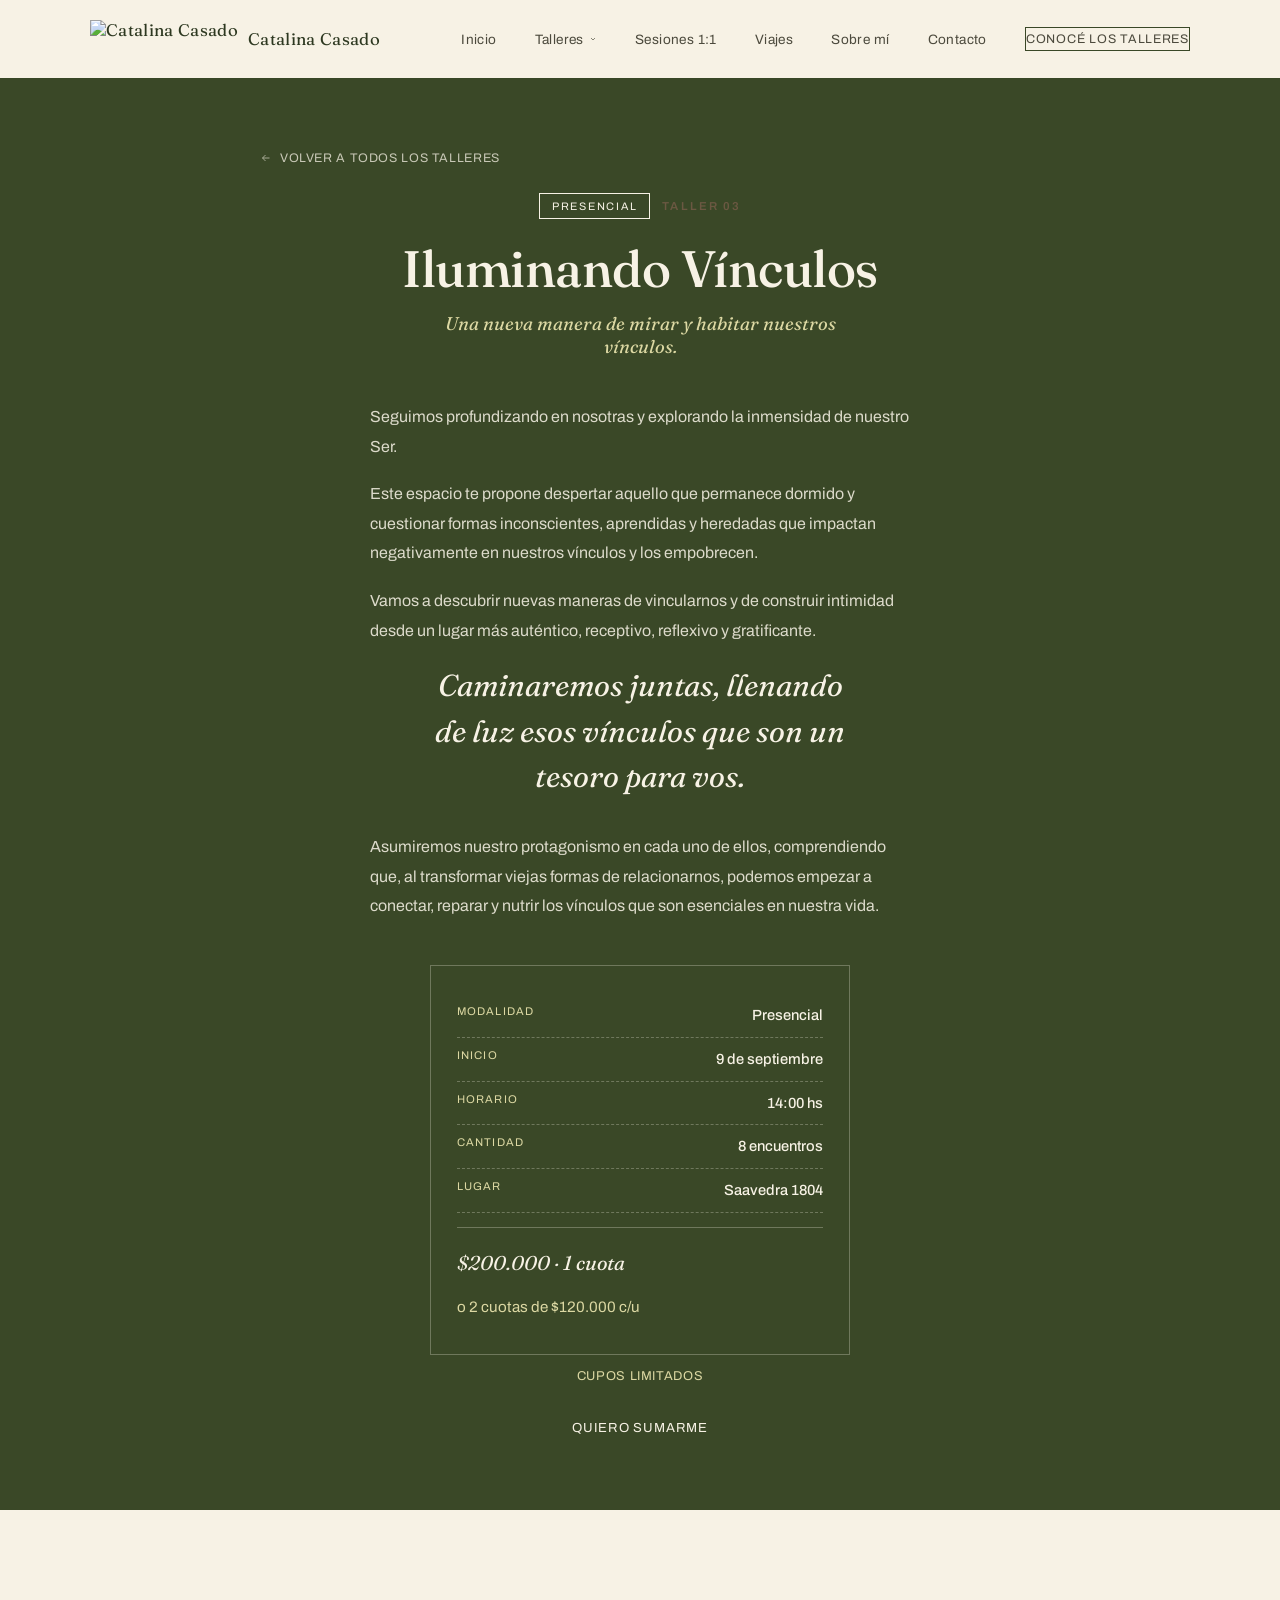
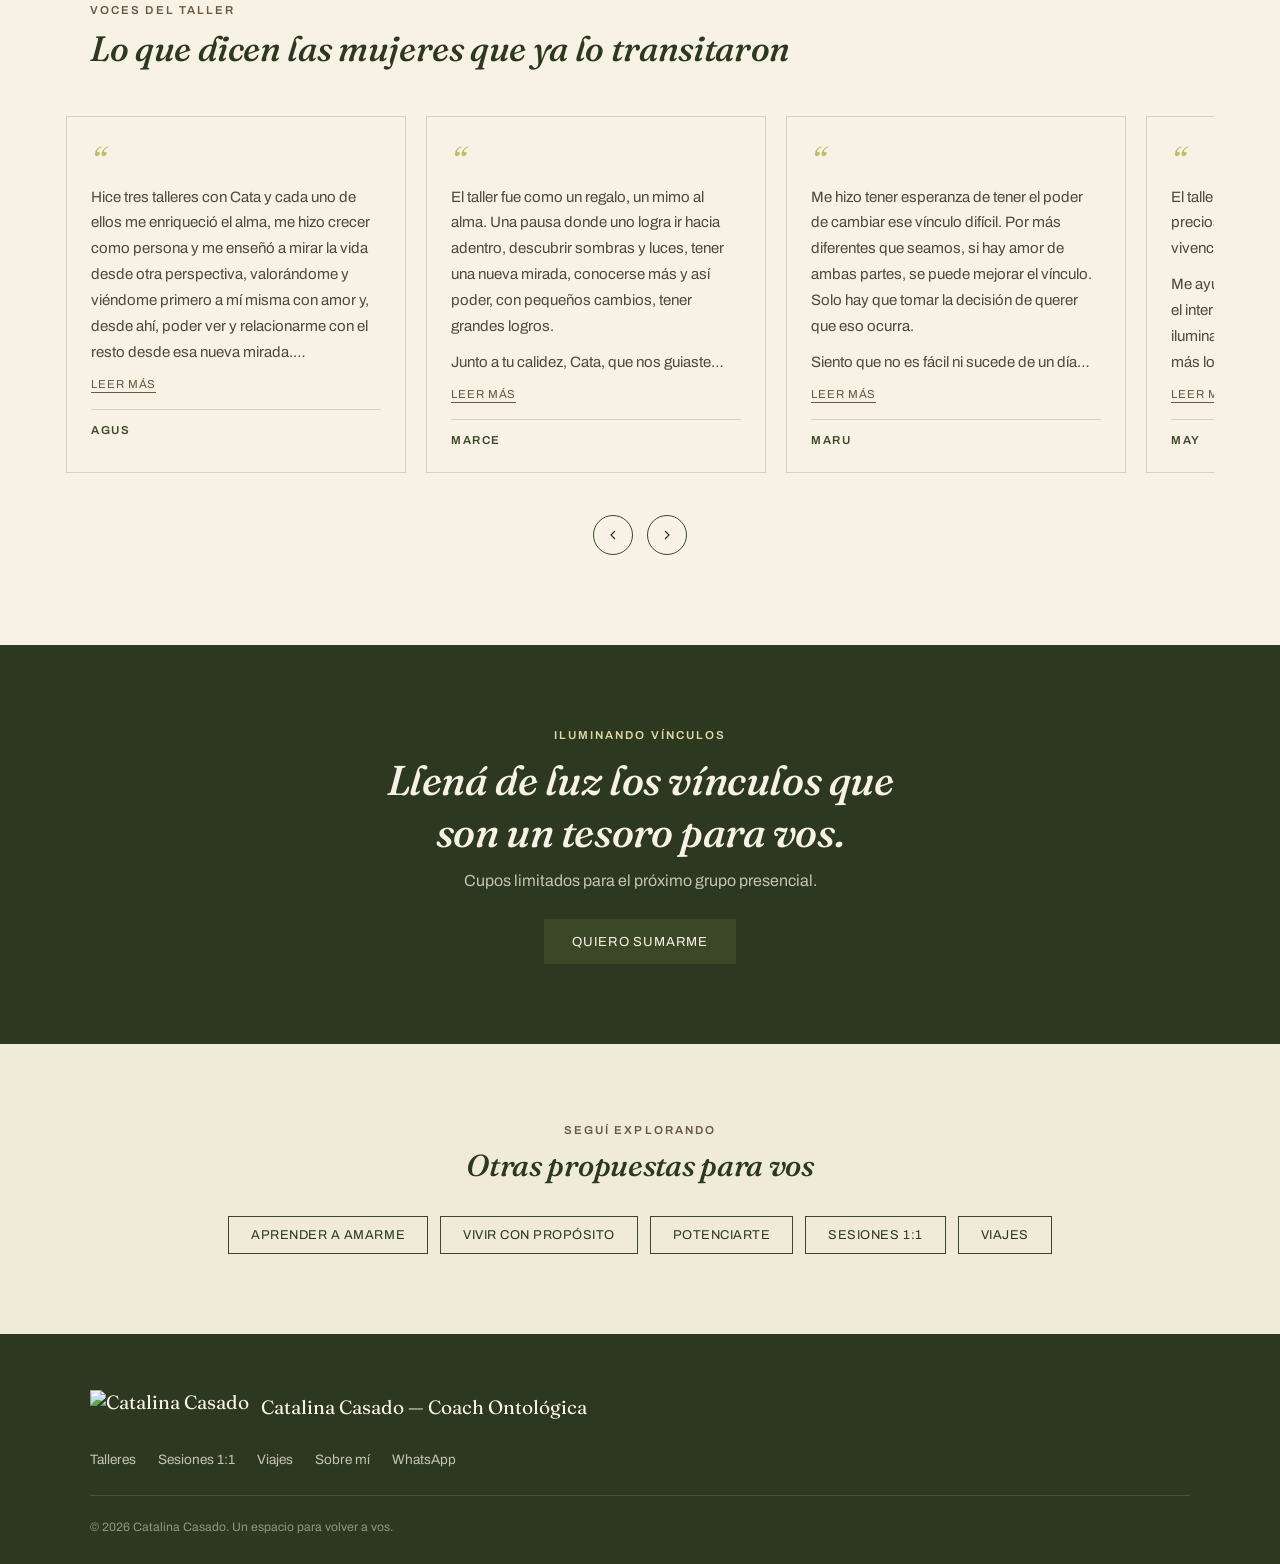
==== iluminando-vinculos.html @ c2f6a6dc "Add files via upload" ====
<!DOCTYPE html>
<html lang="es">
<head>
<meta charset="UTF-8">
<meta name="viewport" content="width=device-width, initial-scale=1.0">
<title>Iluminando Vínculos — Taller Presencial | Catalina Casado</title>
<meta name="description" content="Taller presencial para transformar la manera de mirar y habitar tus vínculos. 8 encuentros en Saavedra 1804.">
<link rel="preconnect" href="https://fonts.googleapis.com">
<link rel="preconnect" href="https://fonts.gstatic.com" crossorigin>
<link href="https://fonts.googleapis.com/css2?family=Fraunces:ital,opsz,wght@0,9..144,300;0,9..144,400;0,9..144,500;0,9..144,600;1,9..144,400;1,9..144,500&family=Archivo:wght@400;500;600&display=swap" rel="stylesheet">
<link rel="stylesheet" href="styles.css">
</head>
<body>

<!-- ================= HEADER ================= -->
<header id="site-header">
  <div class="wrap">
    <a href="index.html" class="brand">
      <img src="images/logo-dark.png" alt="Catalina Casado">
      Catalina&nbsp;Casado
    </a>
    <nav class="desktop-nav">
      <a href="index.html">Inicio</a>
      <div class="has-dropdown">
        <a href="index.html#elegir">Talleres
          <svg class="caret" viewBox="0 0 24 24" fill="none" stroke="currentColor" stroke-width="2"><path d="M6 9l6 6 6-6"/></svg>
        </a>
        <div class="dropdown-panel">
          <a href="aprender-a-amarme.html">Aprender a AmarMe</a>
          <a href="vivir-con-proposito.html">Vivir con Propósito</a>
          <a href="iluminando-vinculos.html">Iluminando Vínculos</a>
          <a href="potenciarte.html">Potenciarte</a>
        </div>
      </div>
      <a href="sesiones-1-a-1.html">Sesiones 1:1</a>
      <a href="viajes.html">Viajes</a>
      <a href="index.html#sobre-mi">Sobre mí</a>
      <a href="#contacto">Contacto</a>
      <a href="https://wa.link/ipgfh4" target="_blank" rel="noopener" class="cta-ghost">Conocé los talleres</a>
    </nav>
    <button class="burger" id="burger" aria-label="Abrir menú">
      <span></span><span></span><span></span>
    </button>
  </div>
</header>

<div class="mobile-menu" id="mobile-menu">
  <a href="index.html" class="menu-link">Inicio</a>

  <span class="menu-label">Talleres</span>
  <div class="menu-sub">
    <a href="aprender-a-amarme.html">Aprender a AmarMe</a>
    <a href="vivir-con-proposito.html">Vivir con Propósito</a>
    <a href="iluminando-vinculos.html">Iluminando Vínculos</a>
    <a href="potenciarte.html">Potenciarte</a>
  </div>

  <a href="sesiones-1-a-1.html" class="menu-link">Sesiones 1:1</a>
  <a href="viajes.html" class="menu-link">Viajes</a>
  <a href="index.html#sobre-mi" class="menu-link">Sobre mí</a>
  <a href="#contacto" class="menu-link">Contacto</a>
  <a href="https://wa.link/ipgfh4" target="_blank" rel="noopener" class="cta-ghost">Conocé los talleres</a>
</div>

<div id="top"></div>

<!-- ================= HERO DEL TALLER ================= -->
<section class="page-hero taller olive">
  <div class="wrap" style="max-width:840px;">
    <a href="index.html#elegir" class="back-link"><svg viewBox="0 0 24 24" fill="none" stroke="currentColor" stroke-width="1.5"><path d="M5 12h14M13 6l6 6-6 6"/></svg> Volver a todos los talleres</a>
    <div class="taller-head reveal" style="text-align:center;">
      <div class="tag-row" style="justify-content:center;">
        <span class="badge">Presencial</span>
        <span class="eyebrow">Taller 03</span>
      </div>
      <h1 class="serif" style="font-size:clamp(2.2rem,6.5vw,3.2rem);font-weight:500;color:var(--cream);">Iluminando Vínculos</h1>
      <p class="subline" style="margin:12px auto 0;">Una nueva manera de mirar y habitar nuestros vínculos.</p>
    </div>

    <div class="reveal">
      <div class="taller-text" style="max-width:60ch;margin:44px auto 0;">
        <p>Seguimos profundizando en nosotras y explorando la inmensidad de nuestro Ser.</p>
        <p>Este espacio te propone despertar aquello que permanece dormido y cuestionar formas inconscientes, aprendidas y heredadas que impactan negativamente en nuestros vínculos y los empobrecen.</p>
        <p>Vamos a descubrir nuevas maneras de vincularnos y de construir intimidad desde un lugar más auténtico, receptivo, reflexivo y gratificante.</p>
      </div>
      <p class="pull" style="color:var(--cream);">Caminaremos juntas, llenando de luz esos vínculos que son un tesoro para vos.</p>
      <div class="taller-text" style="max-width:60ch;margin:32px auto 0;">
        <p>Asumiremos nuestro protagonismo en cada uno de ellos, comprendiendo que, al transformar viejas formas de relacionarnos, podemos empezar a conectar, reparar y nutrir los vínculos que son esenciales en nuestra vida.</p>
      </div>
    </div>

    <div class="reveal" style="max-width:420px;margin:44px auto 0;">
      <div class="details-card">
        <div class="drow"><span class="dlabel">Modalidad</span><span class="dval">Presencial</span></div>
        <div class="drow"><span class="dlabel">Inicio</span><span class="dval">9 de septiembre</span></div>
        <div class="drow"><span class="dlabel">Horario</span><span class="dval">14:00 hs</span></div>
        <div class="drow"><span class="dlabel">Cantidad</span><span class="dval">8 encuentros</span></div>
        <div class="drow"><span class="dlabel">Lugar</span><span class="dval">Saavedra 1804</span></div>
        <div class="price-line">$200.000 · 1 cuota<br><span style="font-size:.95rem;font-style:normal;font-family:'Archivo',sans-serif;color:var(--mustard-soft);">o 2 cuotas de $120.000 c/u</span></div>
      </div>
      <p style="margin-top:14px;font-size:.8rem;letter-spacing:.05em;text-transform:uppercase;color:var(--mustard-soft);text-align:center;">Cupos limitados</p>
      <div style="text-align:center;">
        <a href="https://wa.link/ipgfh4" target="_blank" rel="noopener" class="btn-primary" style="margin-top:22px;">
          Quiero sumarme
        </a>
      </div>
    </div>
  </div>
</section>

<!-- ================= TESTIMONIOS ================= -->
<section class="testimonials on-cream">
  <div class="wrap">
    <div class="testimonials-head reveal">
      <span class="eyebrow">Voces del taller</span>
      <h2>Lo que dicen las mujeres que ya lo transitaron</h2>
    </div>
    <div class="carousel-wrap reveal">
      <div class="carousel">
      <div class="t-card">
        <span class="t-mark">&ldquo;</span>
        <div class="t-quote"><p>Hice tres talleres con Cata y cada uno de ellos me enriqueció el alma, me hizo crecer como persona y me enseñó a mirar la vida desde otra perspectiva, valorándome y viéndome primero a mí misma con amor y, desde ahí, poder ver y relacionarme con el resto desde esa nueva mirada.</p><p style='margin-top:10px;'>Es un camino espectacular que les recomiendo desde el corazón. Iluminando Vínculos fue uno de mis preferidos. Me ayudó a cambiar mi relación con muchos de mis seres más queridos.</p><p style='margin-top:10px;'>¡Gracias infinitas siempre, Cata, por todo lo que nos enseñás!</p></div>
        <button class="t-more" hidden>Leer más</button>
        <div class="t-name">AGUS</div>
      </div>
      <div class="t-card">
        <span class="t-mark">&ldquo;</span>
        <div class="t-quote"><p>El taller fue como un regalo, un mimo al alma. Una pausa donde uno logra ir hacia adentro, descubrir sombras y luces, tener una nueva mirada, conocerse más y así poder, con pequeños cambios, tener grandes logros.</p><p style='margin-top:10px;'>Junto a tu calidez, Cata, que nos guiaste para sacar lo mejor de cada una, y a un grupo hermoso con el que compartimos vivencias, pude cambiar y mejorar un montón de cosas.</p><p style='margin-top:10px;'>Feliz y agradecida de haber transitado este camino.</p></div>
        <button class="t-more" hidden>Leer más</button>
        <div class="t-name">MARCE</div>
      </div>
      <div class="t-card">
        <span class="t-mark">&ldquo;</span>
        <div class="t-quote"><p>Me hizo tener esperanza de tener el poder de cambiar ese vínculo difícil. Por más diferentes que seamos, si hay amor de ambas partes, se puede mejorar el vínculo. Solo hay que tomar la decisión de querer que eso ocurra.</p><p style='margin-top:10px;'>Siento que no es fácil ni sucede de un día para el otro, pero paso a paso y por repetición voy siendo más consciente. Me voy a equivocar varias veces también, pero si mi intención sigue siendo la misma, lo voy a lograr.</p><p style='margin-top:10px;'>Mil gracias, Cata, por todo lo que nos diste en ese taller.</p></div>
        <button class="t-more" hidden>Leer más</button>
        <div class="t-name">MARU</div>
      </div>
      <div class="t-card">
        <span class="t-mark">&ldquo;</span>
        <div class="t-quote"><p>El taller Iluminando Vínculos fue para mí un precioso espacio donde compartí vivencias, sentimientos y emociones.</p><p style='margin-top:10px;'>Me ayudó a descubrir esa luz, esa llama en el interior de mi ser, y con qué fuerza puede iluminar a los que me rodean y a los que más lo necesitan.</p><p style='margin-top:10px;'>También reviví situaciones pasadas, en donde pude ver con claridad esas trabas, producto de la repetición de patrones que me alejaban de mis vínculos.</p><p style='margin-top:10px;'>Aprendí a buscar nuevas estrategias, formas e instrumentos que me ayuden a relacionarme de una manera diferente con mi vínculo. Y allí estamos, tratando de ponerlos en práctica, con la mayor luz posible, en este camino de cambio constante.</p></div>
        <button class="t-more" hidden>Leer más</button>
        <div class="t-name">MAY</div>
      </div>
      </div>
      <div class="car-controls">
        <button class="car-btn prev" aria-label="Testimonios anteriores"><svg viewBox="0 0 24 24" fill="none" stroke="currentColor" stroke-width="1.8"><path d="M15 18l-6-6 6-6"/></svg></button>
        <button class="car-btn next" aria-label="Testimonios siguientes"><svg viewBox="0 0 24 24" fill="none" stroke="currentColor" stroke-width="1.8"><path d="M9 18l6-6-6-6"/></svg></button>
      </div>
    </div>
  </div>
</section>

<!-- ================= CTA FINAL ================= -->
<section class="page-cta-band">
  <div class="wrap">
    <span class="eyebrow">Iluminando Vínculos</span>
    <h2>Llená de luz los vínculos que son un tesoro para vos.</h2>
    <p>Cupos limitados para el próximo grupo presencial.</p>
    <a href="https://wa.link/ipgfh4" target="_blank" rel="noopener" class="btn-primary">Quiero sumarme</a>
  </div>
</section>

<!-- ================= OTRAS PROPUESTAS ================= -->
<section class="more-props">
  <div class="wrap">
    <span class="eyebrow">Seguí explorando</span>
    <h3>Otras propuestas para vos</h3>
    <div class="prop-links">
      <a class="prop-pill" href="aprender-a-amarme.html">Aprender a AmarMe</a>
      <a class="prop-pill" href="vivir-con-proposito.html">Vivir con Propósito</a>
      <a class="prop-pill" href="potenciarte.html">Potenciarte</a>
      <a class="prop-pill" href="sesiones-1-a-1.html">Sesiones 1:1</a>
      <a class="prop-pill" href="viajes.html">Viajes</a>
    </div>
  </div>
</section>

<!-- ================= FOOTER ================= -->
<footer id="contacto">
  <div class="wrap">
    <div class="fbrand">
      <img src="images/logo-white.png" alt="Catalina Casado">
      Catalina Casado — Coach Ontológica
    </div>
    <nav>
      <a href="index.html#elegir">Talleres</a>
      <a href="sesiones-1-a-1.html">Sesiones 1:1</a>
      <a href="viajes.html">Viajes</a>
      <a href="index.html#sobre-mi">Sobre mí</a>
      <a href="https://wa.link/ipgfh4" target="_blank" rel="noopener">WhatsApp</a>
    </nav>
    <div class="bottom">
      <span>© 2026 Catalina Casado. Un espacio para volver a vos.</span>
    </div>
  </div>
</footer>

<!-- ================= WHATSAPP FLOAT ================= -->
<a href="https://wa.link/ipgfh4" target="_blank" rel="noopener" class="wa-float" aria-label="Escribinos por WhatsApp">
  <svg viewBox="0 0 24 24" fill="currentColor"><path d="M12.04 2C6.58 2 2.13 6.45 2.13 11.91c0 1.75.46 3.45 1.32 4.95L2.05 22l5.25-1.38a9.9 9.9 0 0 0 4.74 1.2h.01c5.46 0 9.9-4.45 9.9-9.91 0-2.65-1.03-5.14-2.9-7.01A9.87 9.87 0 0 0 12.04 2zm5.8 14.1c-.24.68-1.4 1.3-1.93 1.36-.5.06-1.1.09-1.78-.11a16.3 16.3 0 0 1-1.6-.6c-2.8-1.2-4.63-4.04-4.77-4.23-.14-.19-1.14-1.52-1.14-2.9 0-1.38.72-2.06.98-2.34.26-.28.56-.35.75-.35.19 0 .38 0 .54.01.18.01.42-.07.65.5.24.58.8 2 .87 2.14.07.14.12.31.02.5-.1.19-.15.31-.3.48-.15.17-.3.37-.44.5-.14.14-.3.29-.13.57.17.28.75 1.24 1.62 2.01 1.11.99 2.05 1.3 2.33 1.44.28.14.45.12.61-.07.17-.19.7-.82.89-1.1.19-.28.38-.23.63-.14.26.1 1.65.78 1.93.92.28.14.47.21.54.33.07.12.07.68-.17 1.36z"/></svg>
</a>

<script src="script.js"></script>
</body>
</html>
---- styles.css ----
:root{
    --olive-dark:#3a4827;
    --olive-darker:#2d3820;
    --mustard:#c2bc67;
    --mustard-soft:#dcd8a3;
    --cream:#f7f2e5;
    --cream-2:#f0ead9;
    --earth:#6b5842;
    --earth-2:#8a6f52;
    --ink:#2c2a22;
    --ink-soft:#4c4a3d;
    --line: rgba(58,72,39,0.18);
    --line-cream: rgba(247,242,229,0.28);
    --radius: 2px;
  }

  *{margin:0;padding:0;box-sizing:border-box;}
  html{scroll-behavior:smooth;}
  body{
    background:var(--cream);
    color:var(--ink);
    font-family:'Archivo', sans-serif;
    -webkit-font-smoothing:antialiased;
    overflow-x:hidden;
  }
  section{ scroll-margin-top: 84px; }

  h1,h2,h3,h4,.serif{
    font-family:'Fraunces', serif;
    font-weight:500;
    letter-spacing:-0.01em;
    color:var(--olive-darker);
  }

  img{max-width:100%;display:block;}
  a{color:inherit;text-decoration:none;}

  .eyebrow{
    font-family:'Archivo',sans-serif;
    font-size:.72rem;
    letter-spacing:.18em;
    text-transform:uppercase;
    color:var(--earth);
    font-weight:600;
  }

  .wrap{
    max-width:1180px;
    margin:0 auto;
    padding:0 24px;
  }

  /* ---------- reveal on scroll ---------- */
  .reveal{
    opacity:0;
    transform:translateY(22px);
    transition:opacity .9s cubic-bezier(.2,.7,.2,1), transform .9s cubic-bezier(.2,.7,.2,1);
  }
  .reveal.is-visible{opacity:1;transform:translateY(0);}
  @media (prefers-reduced-motion: reduce){
    .reveal{opacity:1;transform:none;transition:none;}
    html{scroll-behavior:auto;}
  }

  /* ---------- flourish signature ---------- */
  .flourish{
    width:26px;height:26px;
    display:inline-block;
    opacity:.85;
  }
  .flourish path{ fill:currentColor; }
  .divider{
    display:flex;
    align-items:center;
    gap:14px;
    color:var(--earth);
    margin:0 auto;
  }
  .divider .rule{
    flex:1;
    height:1px;
    background:var(--line);
    max-width:64px;
  }

  /* ================= HEADER ================= */
  header{
    position:fixed;top:0;left:0;right:0;
    z-index:100;
    background:var(--cream);
    box-shadow:0 1px 0 var(--line);
    transition:box-shadow .4s ease, padding .4s ease;
    padding:20px 0;
  }
  header.scrolled{
    box-shadow:0 1px 0 var(--line), 0 4px 16px rgba(45,56,32,0.06);
    padding:14px 0;
  }
  header .wrap{
    display:flex;align-items:center;justify-content:space-between;
  }
  .brand{
    display:flex;align-items:center;gap:10px;
    font-family:'Fraunces',serif;
    font-size:1.05rem;
    letter-spacing:.02em;
    color:var(--olive-darker);
  }
  .brand img{
    height:38px;width:auto;
    object-fit:contain;
    transition:height .4s ease;
  }
  header.scrolled .brand img{height:30px;}

  nav.desktop-nav{
    display:none;
    align-items:center;
    gap:38px;
    font-size:.85rem;
    letter-spacing:.03em;
  }
  nav.desktop-nav a{
    position:relative;
    padding:4px 0;
    color:var(--ink-soft);
  }
  nav.desktop-nav a::after{
    content:'';
    position:absolute;left:0;bottom:0;
    width:0%;height:1px;
    background:var(--olive-dark);
    transition:width .35s ease;
  }
  nav.desktop-nav a:hover::after{width:100%;}
  nav.desktop-nav a:hover{color:var(--olive-darker);}

  .cta-ghost{
    border:1px solid var(--olive-dark);
    padding:9px 20px;
    font-size:.78rem;
    letter-spacing:.06em;
    text-transform:uppercase;
    color:var(--olive-darker);
    transition:background .3s ease, color .3s ease;
    white-space:nowrap;
  }
  .cta-ghost:hover{background:var(--olive-dark);color:var(--cream);}

  .burger{
    display:flex;flex-direction:column;justify-content:center;gap:5px;
    width:30px;height:24px;
    background:none;border:none;cursor:pointer;
  }
  .burger span{
    display:block;height:1px;background:var(--olive-darker);width:100%;
    transition:transform .3s ease, opacity .3s ease;
  }
  .burger.open span:nth-child(1){transform:translateY(6px) rotate(45deg);}
  .burger.open span:nth-child(2){opacity:0;}
  .burger.open span:nth-child(3){transform:translateY(-6px) rotate(-45deg);}

  .mobile-menu{
    position:fixed;inset:0;
    background:var(--cream);
    z-index:99;
    display:flex;flex-direction:column;
    align-items:flex-start;justify-content:center;
    gap:28px;
    padding:40px;
    transform:translateY(-100%);
    transition:transform .5s cubic-bezier(.2,.7,.2,1);
  }
  .mobile-menu.open{transform:translateY(0);}
  .mobile-menu a{
    font-family:'Fraunces',serif;
    font-size:1.9rem;
    color:var(--olive-darker);
  }
  .mobile-menu .cta-ghost{margin-top:12px;font-size:.72rem;padding:12px 18px;white-space:normal;text-align:center;}

  /* ================= HERO ================= */
  .hero{
    padding-top:120px;
    display:flex;flex-direction:column;
  }
  .hero .wrap{
    display:flex;flex-direction:column;gap:36px;
  }
  .hero-copy{order:2;}
  .hero-copy h1{
    font-size:clamp(2.1rem, 6.5vw, 3.4rem);
    line-height:1.12;
    max-width:14ch;
    font-weight:500;
  }
  .hero-copy p{
    margin-top:22px;
    max-width:46ch;
    font-size:1.03rem;
    line-height:1.75;
    color:var(--ink-soft);
  }
  .hero-copy .btn-primary{margin-top:32px;}
  .hero-img{
    order:1;
    width:100%;
    overflow:hidden;
    aspect-ratio: 4/5;
  }
  .hero-img img{
    width:100%;height:100%;object-fit:cover;object-position:top center;
  }

  .btn-primary{
    display:inline-flex;align-items:center;gap:10px;
    background:var(--olive-dark);
    color:var(--cream);
    padding:15px 28px;
    font-size:.82rem;
    letter-spacing:.06em;
    text-transform:uppercase;
    transition:background .3s ease, transform .3s ease;
  }
  .btn-primary:hover{background:var(--olive-darker);transform:translateX(3px);}
  .btn-primary svg{width:14px;height:14px;flex-shrink:0;}

  .btn-line{
    display:inline-flex;align-items:center;gap:9px;
    font-size:.82rem;letter-spacing:.05em;text-transform:uppercase;
    color:var(--olive-darker);
    border-bottom:1px solid var(--olive-dark);
    padding-bottom:4px;
    transition:gap .3s ease, opacity .3s ease;
  }
  .btn-line:hover{gap:15px;}
  .btn-line.on-dark{color:var(--cream);border-color:var(--mustard-soft);}

  /* ================= INTRO ================= */
  .intro{padding:96px 0;}
  .intro .grid{
    display:flex;flex-direction:column;gap:44px;
  }
  .intro-img{aspect-ratio:4/5;overflow:hidden;}
  .intro-img img{width:100%;height:100%;object-fit:cover;object-position:top;}
  .intro-copy h2{
    font-size:clamp(1.7rem,4.5vw,2.3rem);
    margin-top:14px;
    font-style:italic;
    font-weight:400;
  }
  .intro-copy p{
    margin-top:24px;
    font-size:1.02rem;
    line-height:1.8;
    color:var(--ink-soft);
    max-width:52ch;
  }
  .intro-copy p.closing{
    margin-top:18px;
    font-family:'Fraunces',serif;
    font-style:italic;
    color:var(--olive-darker);
    font-size:1.15rem;
  }

  /* ================= SOBRE MÍ ================= */
  .about{
    padding:20px 0 100px;
  }
  .about-inner{
    max-width:640px;
    margin:0 auto;
    text-align:center;
  }
  .about-inner h2{
    font-size:clamp(1.9rem,5vw,2.5rem);
    font-style:italic;
    font-weight:500;
    margin-top:12px;
  }
  .about-inner p{
    margin-top:22px;
    font-size:1.03rem;
    line-height:1.85;
    color:var(--ink-soft);
    text-align:left;
  }

  /* ================= ELEGÍ TU TALLER ================= */
  .choose{
    background:var(--olive-dark);
    color:var(--cream);
    padding:96px 0 60px;
  }
  .choose .eyebrow{color:var(--mustard-soft);}
  .choose h2{
    color:var(--cream);
    font-size:clamp(1.9rem,5.5vw,2.7rem);
    max-width:16ch;
    margin-top:14px;
    font-weight:500;
    font-style:italic;
  }
  .taller-index{margin-top:56px;border-top:1px solid var(--line-cream);}
  .taller-row{
    border-bottom:1px solid var(--line-cream);
    padding:28px 0;
    display:flex;
    flex-direction:column;
    gap:14px;
    transition:padding .35s ease;
  }
  .taller-row .row-top{
    display:flex;align-items:baseline;gap:18px;
  }
  .taller-row .num{
    font-family:'Fraunces',serif;
    font-size:1rem;
    color:var(--mustard-soft);
    font-weight:400;
  }
  .taller-row h3{
    color:var(--cream);
    font-size:clamp(1.35rem,4vw,1.9rem);
    font-weight:500;
  }
  .taller-row .modality{
    font-size:.7rem;letter-spacing:.16em;text-transform:uppercase;
    color:var(--mustard-soft);
  }
  .taller-row .modality.online{color:#e7e3bd;font-weight:600;}
  .taller-row .row-bottom{
    display:flex;justify-content:space-between;align-items:center;
  }
  .taller-row:hover{padding-left:8px;}

  /* ================= TALLER DETAIL SECTIONS ================= */
  .taller{
    padding:96px 0;
  }
  .taller.cream{background:var(--cream);}
  .taller.beige{background:var(--cream-2);}
  .taller.olive{background:var(--olive-dark);color:var(--cream);}
  .taller.olive h2, .taller.olive h3{color:var(--cream);}
  .taller.mustard{background:var(--mustard);color:var(--olive-darker);}

  .taller-head{margin-bottom:44px;}
  .taller-head .tag-row{display:flex;gap:12px;align-items:center;margin-bottom:18px;flex-wrap:wrap;}
  .badge{
    font-size:.68rem;letter-spacing:.16em;text-transform:uppercase;
    padding:6px 12px;border:1px solid currentColor;
  }
  .badge.solid{background:var(--olive-dark);color:var(--cream);border-color:var(--olive-dark);}
  .taller-head h2{
    font-size:clamp(2rem,6vw,2.9rem);
    font-weight:500;
  }
  .taller-head .subline{
    font-family:'Fraunces',serif;
    font-style:italic;
    font-size:1.15rem;
    margin-top:12px;
    max-width:38ch;
    color:var(--earth);
  }
  .taller.olive .taller-head .subline{color:var(--mustard-soft);}
  .taller.mustard .taller-head .subline{color:var(--olive-darker);opacity:.85;}

  .taller-body{
    display:flex;flex-direction:column;gap:48px;
  }

  .details-card{
    border:1px solid var(--line);
    padding:28px 26px;
    font-size:.92rem;
    line-height:2.1;
  }
  .taller.olive .details-card{border-color:var(--line-cream);}
  .taller.mustard .details-card{border-color:rgba(58,72,39,0.35);}
  .details-card .drow{
    display:flex;justify-content:space-between;gap:16px;
    border-bottom:1px dashed var(--line);
    padding:6px 0;
  }
  .taller.olive .details-card .drow{border-bottom-color:var(--line-cream);}
  .taller.mustard .details-card .drow{border-bottom-color:rgba(58,72,39,0.25);}
  .details-card .drow:last-child{border-bottom:none;}
  .details-card .dlabel{
    font-size:.7rem;letter-spacing:.1em;text-transform:uppercase;
    color:var(--earth);
    flex-shrink:0;
  }
  .taller.olive .details-card .dlabel{color:var(--mustard-soft);}
  .taller.mustard .details-card .dlabel{color:var(--olive-dark);}
  .details-card .dval{text-align:right;font-weight:500;}
  .details-card .price-line{
    margin-top:14px;padding-top:14px;
    border-top:1px solid var(--line);
    font-family:'Fraunces',serif;
    font-size:1.25rem;
    font-style:italic;
  }
  .taller.olive .details-card .price-line{border-top-color:var(--line-cream);}
  .taller.mustard .details-card .price-line{border-top-color:rgba(58,72,39,0.35);}
  .discount-flag{
    display:inline-block;
    font-size:.65rem;letter-spacing:.1em;text-transform:uppercase;
    background:var(--earth);color:var(--cream);
    padding:3px 8px;margin-bottom:6px;
  }

  .taller-text p{
    font-size:1rem;line-height:1.85;
    color:var(--ink-soft);
    margin-bottom:18px;
  }
  .taller.olive .taller-text p{color:rgba(247,242,229,0.86);}
  .taller.mustard .taller-text p{color:rgba(44,42,34,0.82);}
  .taller-text ul{
    margin:22px 0;padding-left:0;list-style:none;
  }
  .taller-text ul li{
    position:relative;
    padding-left:22px;
    margin-bottom:13px;
    font-size:.98rem;
    line-height:1.65;
    color:var(--ink-soft);
  }
  .taller.olive .taller-text ul li{color:rgba(247,242,229,0.86);}
  .taller-text ul li::before{
    content:'—';
    position:absolute;left:0;top:0;
    color:var(--earth);
  }
  .taller.olive .taller-text ul li::before{color:var(--mustard-soft);}

  .taller-photo{
    aspect-ratio:4/5;overflow:hidden;
  }
  .taller-photo img{width:100%;height:100%;object-fit:cover;}

  .pull{
    font-family:'Fraunces',serif;font-style:italic;font-weight:400;
    font-size:clamp(1.4rem,4vw,1.9rem);
    line-height:1.5;
    text-align:center;
    max-width:22ch;
    margin:8px auto 0;
  }

  /* ================= FINAL CTA ================= */
  .final{
    position:relative;
    min-height:88vh;
    display:flex;align-items:flex-end;
    overflow:hidden;
  }
  .final img{
    position:absolute;inset:0;
    width:100%;height:100%;object-fit:cover;object-position:center 15%;
  }
  .final::after{
    content:'';
    position:absolute;inset:0;
    background:linear-gradient(180deg, rgba(30,38,22,0.62) 0%, rgba(30,38,22,0.58) 45%, rgba(24,30,17,0.93) 100%);
  }
  .final .wrap{position:relative;z-index:2;padding-bottom:80px;padding-top:80px;}
  .final h2{
    color:var(--cream);
    font-size:clamp(2.1rem,7vw,3.6rem);
    font-style:italic;
    font-weight:500;
    max-width:16ch;
  }
  .final p{
    color:var(--mustard-soft);
    margin-top:16px;
    font-size:1.05rem;
    max-width:36ch;
  }
  .final .btn-primary{margin-top:34px;background:var(--cream);color:var(--olive-darker);}
  .final .btn-primary:hover{background:var(--mustard-soft);}

  /* ================= FOOTER ================= */
  footer{
    background:var(--olive-darker);
    color:rgba(247,242,229,0.75);
    padding:56px 0 30px;
    font-size:.85rem;
  }
  footer .wrap{
    display:flex;flex-direction:column;gap:28px;
  }
  footer .fbrand{
    display:flex;align-items:center;gap:12px;
    font-family:'Fraunces',serif;font-size:1.2rem;color:var(--cream);
  }
  footer .fbrand img{height:34px;width:auto;object-fit:contain;}
  footer nav{display:flex;flex-wrap:wrap;gap:22px;}
  footer .bottom{
    display:flex;flex-direction:column;gap:10px;
    padding-top:24px;border-top:1px solid rgba(247,242,229,0.14);
    font-size:.76rem;color:rgba(247,242,229,0.5);
  }

  /* ================= WHATSAPP FLOAT (mobile) ================= */
  .wa-float{
    position:fixed;
    right:18px;bottom:18px;
    z-index:90;
    width:54px;height:54px;
    border-radius:50%;
    background:var(--olive-dark);
    display:flex;align-items:center;justify-content:center;
    box-shadow:0 6px 18px rgba(45,56,32,0.35);
    transition:transform .3s ease;
  }
  .wa-float:hover{transform:scale(1.06);}
  .wa-float svg{width:24px;height:24px;color:var(--cream);}
  @media (min-width:900px){
    .wa-float{display:none;}
  }

  /* ================= DESKTOP ================= */
  @media (min-width:900px){
    .wrap{padding:0 40px;}
    nav.desktop-nav{display:flex;}
    .burger{display:none;}

    .hero{padding-top:110px;min-height:100vh;display:flex;align-items:center;}
    .hero .wrap{
      flex-direction:row-reverse;
      align-items:center;
      gap:64px;
    }
    .hero-copy{order:0;flex:1;}
    .hero-img{order:0;flex:1;aspect-ratio:3/4;max-height:82vh;}

    .intro .grid{flex-direction:row;align-items:center;gap:80px;}
    .intro-img{flex:0 0 40%;}
    .intro-copy{flex:1;}

    .taller-index{margin-top:64px;}
    .taller-row{flex-direction:row;align-items:center;justify-content:space-between;padding:36px 0;}
    .taller-row .row-top{flex:1;}
    .taller-row .row-bottom{flex:0 0 auto;gap:26px;}

    .taller-body{flex-direction:row;gap:72px;align-items:flex-start;}
    .taller-body.reverse{flex-direction:row-reverse;}
    .taller-left{flex:1.1;}
    .taller-right{flex:0.9;position:sticky;top:110px;}
    .taller-photo{aspect-ratio:3/4;}

    .final{min-height:78vh;}
  }

  @media (min-width:1200px){
    .hero-copy h1{max-width:15ch;}
  }

/* ================================================================
   NUEVO — MULTI-PÁGINA: dropdown, testimonios, cross-nav, subpáginas
   ================================================================ */

/* ---------- header: dropdown "Talleres" (desktop) ---------- */
nav.desktop-nav .has-dropdown{position:relative;}
nav.desktop-nav .has-dropdown > a{display:inline-flex;align-items:center;gap:5px;}
nav.desktop-nav .has-dropdown .caret{width:8px;height:8px;transition:transform .3s ease;}
nav.desktop-nav .has-dropdown:hover .caret{transform:rotate(180deg);}
.dropdown-panel{
  position:absolute;top:100%;left:50%;transform:translateX(-50%) translateY(6px);
  background:var(--cream);
  border:1px solid var(--line);
  box-shadow:0 12px 30px rgba(45,56,32,0.10);
  padding:10px;
  min-width:220px;
  display:flex;flex-direction:column;
  opacity:0;visibility:hidden;
  transition:opacity .25s ease, transform .25s ease, visibility .25s ease;
  z-index:50;
}
nav.desktop-nav .has-dropdown:hover .dropdown-panel,
nav.desktop-nav .has-dropdown:focus-within .dropdown-panel{
  opacity:1;visibility:visible;transform:translateX(-50%) translateY(0);
}
.dropdown-panel a{
  padding:10px 14px;font-size:.82rem;color:var(--ink-soft);white-space:nowrap;
}
.dropdown-panel a::after{display:none;}
.dropdown-panel a:hover{background:var(--cream-2);color:var(--olive-darker);}

/* ---------- mobile menu: adjustments for more items ---------- */
.mobile-menu{
  justify-content:flex-start;
  overflow-y:auto;
  padding:110px 32px 40px;
  gap:18px;
}
.mobile-menu a.menu-link{font-size:1.5rem;}
.mobile-menu .menu-sub{
  display:flex;flex-direction:column;gap:14px;
  padding-left:6px;margin-top:-6px;margin-bottom:4px;
}
.mobile-menu .menu-sub a{
  font-family:'Archivo',sans-serif;
  font-size:.92rem;
  letter-spacing:.02em;
  color:var(--ink-soft);
}
.mobile-menu .menu-label{
  font-family:'Fraunces',serif;font-size:1.5rem;color:var(--olive-darker);
}

/* ---------- cross-nav: "otras propuestas" ---------- */
.more-props{
  padding:80px 0;
  background:var(--cream-2);
  text-align:center;
}
.more-props .eyebrow{display:block;}
.more-props h3{
  font-size:clamp(1.4rem,4vw,1.9rem);
  font-style:italic;font-weight:500;
  margin-top:10px;
}
.prop-links{
  display:flex;flex-wrap:wrap;justify-content:center;
  gap:12px;margin-top:32px;
}
.prop-pill{
  border:1px solid var(--olive-dark);
  padding:11px 22px;
  font-size:.8rem;letter-spacing:.04em;text-transform:uppercase;
  color:var(--olive-darker);
  transition:background .3s ease, color .3s ease;
}
.prop-pill:hover{background:var(--olive-dark);color:var(--cream);}

/* ---------- subpage hero (talleres individuales) ---------- */
.page-hero{
  padding:150px 0 60px;
}
.page-hero .back-link{
  display:inline-flex;align-items:center;gap:8px;
  font-size:.78rem;letter-spacing:.05em;text-transform:uppercase;
  color:inherit;opacity:.75;
  margin-bottom:28px;
}
.page-hero .back-link svg{width:12px;height:12px;transform:rotate(180deg);}
.page-hero .back-link:hover{opacity:1;}

/* ---------- CTA band (mid/final, sin foto) ---------- */
.page-cta-band{
  background:var(--olive-darker);
  color:var(--cream);
  padding:80px 0;
  text-align:center;
}
.page-cta-band .eyebrow{color:var(--mustard-soft);}
.page-cta-band h2{
  color:var(--cream);font-style:italic;font-weight:500;
  font-size:clamp(1.8rem,5vw,2.6rem);
  max-width:20ch;margin:12px auto 0;
}
.page-cta-band p{
  color:rgba(247,242,229,0.75);
  margin-top:14px;font-size:1rem;max-width:40ch;margin-left:auto;margin-right:auto;
}
.page-cta-band .btn-primary{margin-top:30px;}

/* ================= TESTIMONIOS (carrusel) ================= */
.testimonials{padding:90px 0;}
.testimonials.on-cream{background:var(--cream);}
.testimonials.on-beige{background:var(--cream-2);}
.testimonials-head{margin-bottom:40px;}
.testimonials-head h2{
  font-size:clamp(1.6rem,4.5vw,2.2rem);
  font-style:italic;font-weight:500;margin-top:10px;
}
.carousel-wrap{position:relative;}
.carousel{
  display:flex;gap:20px;
  overflow-x:auto;
  scroll-snap-type:x proximity;
  padding:6px 4px 22px;
  scrollbar-width:thin;
  scrollbar-color:var(--earth-2) transparent;
  margin:0 -24px;
  padding-left:24px;padding-right:24px;
}
.carousel::-webkit-scrollbar{height:5px;}
.carousel::-webkit-scrollbar-thumb{background:rgba(107,88,66,0.35);border-radius:4px;}
.t-card{
  flex:0 0 auto;
  width:82vw;
  max-width:340px;
  scroll-snap-align:start;
  background:var(--cream);
  border:1px solid var(--line);
  padding:26px 24px;
  display:flex;flex-direction:column;
}
.testimonials.on-beige .t-card{background:var(--cream);}
.t-mark{
  font-family:'Fraunces',serif;font-style:italic;font-size:2.2rem;
  color:var(--mustard);line-height:1;margin-bottom:6px;
}
.t-quote{
  font-size:.94rem;line-height:1.72;color:var(--ink-soft);
  display:-webkit-box;-webkit-line-clamp:7;-webkit-box-orient:vertical;overflow:hidden;
}
.t-card.expanded .t-quote{-webkit-line-clamp:unset;overflow:visible;}
.t-more{
  align-self:flex-start;margin-top:12px;
  font-size:.72rem;letter-spacing:.08em;text-transform:uppercase;
  color:var(--earth);border-bottom:1px solid var(--earth);padding-bottom:2px;
  background:none;border-top:none;border-left:none;border-right:none;
  cursor:pointer;font-family:'Archivo',sans-serif;
}
.t-more[hidden]{display:none;}
.t-name{
  margin-top:16px;padding-top:14px;border-top:1px solid var(--line);
  font-size:.72rem;letter-spacing:.14em;text-transform:uppercase;
  color:var(--olive-dark);font-weight:600;
}
.car-controls{
  display:flex;justify-content:center;gap:14px;margin-top:20px;
}
.car-btn{
  width:40px;height:40px;border-radius:50%;
  border:1px solid var(--olive-dark);
  background:none;color:var(--olive-darker);
  display:flex;align-items:center;justify-content:center;
  cursor:pointer;transition:background .3s ease, color .3s ease;
}
.car-btn:hover{background:var(--olive-dark);color:var(--cream);}
.car-btn svg{width:16px;height:16px;}

/* ================= VIAJES (sensorial) ================= */
.viaje-hero{
  position:relative;min-height:92vh;display:flex;align-items:flex-end;overflow:hidden;
}
.viaje-hero img{position:absolute;inset:0;width:100%;height:100%;object-fit:cover;object-position:center 25%;}
.viaje-hero::after{
  content:'';position:absolute;inset:0;
  background:linear-gradient(180deg, rgba(30,38,22,0.35) 0%, rgba(30,38,22,0.30) 50%, rgba(24,30,17,0.88) 100%);
}
.viaje-hero .wrap{position:relative;z-index:2;padding:150px 0 70px;}
.viaje-hero .eyebrow{color:var(--mustard-soft);}
.viaje-hero h1{
  color:var(--cream);font-style:italic;font-weight:500;
  font-size:clamp(2rem,6vw,3.2rem);max-width:16ch;margin-top:14px;
}
.viaje-hero p{color:rgba(247,242,229,0.82);margin-top:18px;max-width:44ch;font-size:1.02rem;line-height:1.7;}

.viaje-breath{padding:100px 0;text-align:center;}
.viaje-breath p{
  font-family:'Fraunces',serif;font-style:italic;font-weight:400;
  font-size:clamp(1.3rem,3.6vw,1.7rem);
  color:var(--olive-darker);
  max-width:26ch;margin:0 auto;line-height:1.55;
}

.viaje-experience{padding:90px 0;}
.viaje-experience.alt{background:var(--cream-2);}
.viaje-experience .wrap{
  display:flex;flex-direction:column;gap:20px;text-align:center;align-items:center;
}
.viaje-experience .dates{
  font-family:'Fraunces',serif;font-style:italic;
  font-size:clamp(1.5rem,4.5vw,2rem);
  color:var(--earth);
}
.viaje-experience h2{
  font-size:clamp(2rem,6vw,3rem);font-weight:500;
}
.viaje-experience p.lead{
  max-width:44ch;color:var(--ink-soft);font-size:1.02rem;line-height:1.75;
}

.viaje-photo-band{width:100%;overflow:hidden;max-height:78vh;}
.viaje-photo-band img{width:100%;height:100%;object-fit:cover;display:block;}

/* ================= SESIONES 1:1 ================= */
.sesiones-hero{padding:150px 0 0;}
.sesiones-hero .wrap.grid{
  display:flex;flex-direction:column;gap:40px;
}
.sesiones-img{aspect-ratio:4/5;overflow:hidden;}
.sesiones-img img{width:100%;height:100%;object-fit:cover;object-position:top;}
.sesiones-copy h1{
  font-size:clamp(2rem,6vw,2.9rem);font-style:italic;font-weight:500;margin-top:12px;
}
.sesiones-copy p{margin-top:20px;font-size:1.03rem;line-height:1.8;color:var(--ink-soft);max-width:48ch;}
.sesiones-copy .modality-line{
  margin-top:18px;font-size:.8rem;letter-spacing:.1em;text-transform:uppercase;color:var(--earth);
}
.sesiones-copy .btn-primary{margin-top:30px;}
.sesiones-bottom{padding:70px 0 100px;}

/* ================= HOME: teasers Sesiones / Viajes ================= */
.teasers{padding:90px 0;background:var(--cream-2);}
.teasers .wrap{display:flex;flex-direction:column;gap:20px;}
.teaser-card{
  border:1px solid var(--line);
  background:var(--cream);
  padding:40px 32px;
  display:flex;flex-direction:column;gap:14px;
}
.teaser-card .eyebrow{color:var(--earth);}
.teaser-card h3{font-size:clamp(1.5rem,4.5vw,1.9rem);font-style:italic;font-weight:500;}
.teaser-card p{color:var(--ink-soft);font-size:.98rem;line-height:1.7;max-width:46ch;}
.teaser-card .modality-line{font-size:.76rem;letter-spacing:.08em;text-transform:uppercase;color:var(--earth);}
.teaser-card .teaser-actions{display:flex;flex-wrap:wrap;gap:16px;align-items:center;margin-top:6px;}
.teaser-card.photo{padding:0;overflow:hidden;position:relative;min-height:340px;display:block;}
.teaser-card.photo img{width:100%;height:100%;object-fit:cover;position:absolute;inset:0;}
.teaser-card.photo::after{
  content:'';position:absolute;inset:0;
  background:linear-gradient(180deg, rgba(30,38,22,0.05) 0%, rgba(24,30,17,0.82) 100%);
}
.teaser-card.photo .teaser-inner{
  position:relative;z-index:2;height:100%;display:flex;flex-direction:column;justify-content:flex-end;padding:32px;
}
.teaser-card.photo .eyebrow{color:var(--mustard-soft);}
.teaser-card.photo h3, .teaser-card.photo p{color:var(--cream);}
.teaser-card.photo p{color:rgba(247,242,229,0.82);}

@media (min-width:900px){
  .teasers .wrap{flex-direction:row;align-items:stretch;}
  .teasers .teaser-card{flex:1;}

  .sesiones-hero .wrap.grid{flex-direction:row;align-items:center;gap:80px;}
  .sesiones-img{flex:0 0 42%;}
  .sesiones-copy{flex:1;}

  .t-card{width:340px;}

  .viaje-experience .wrap{max-width:640px;}
}
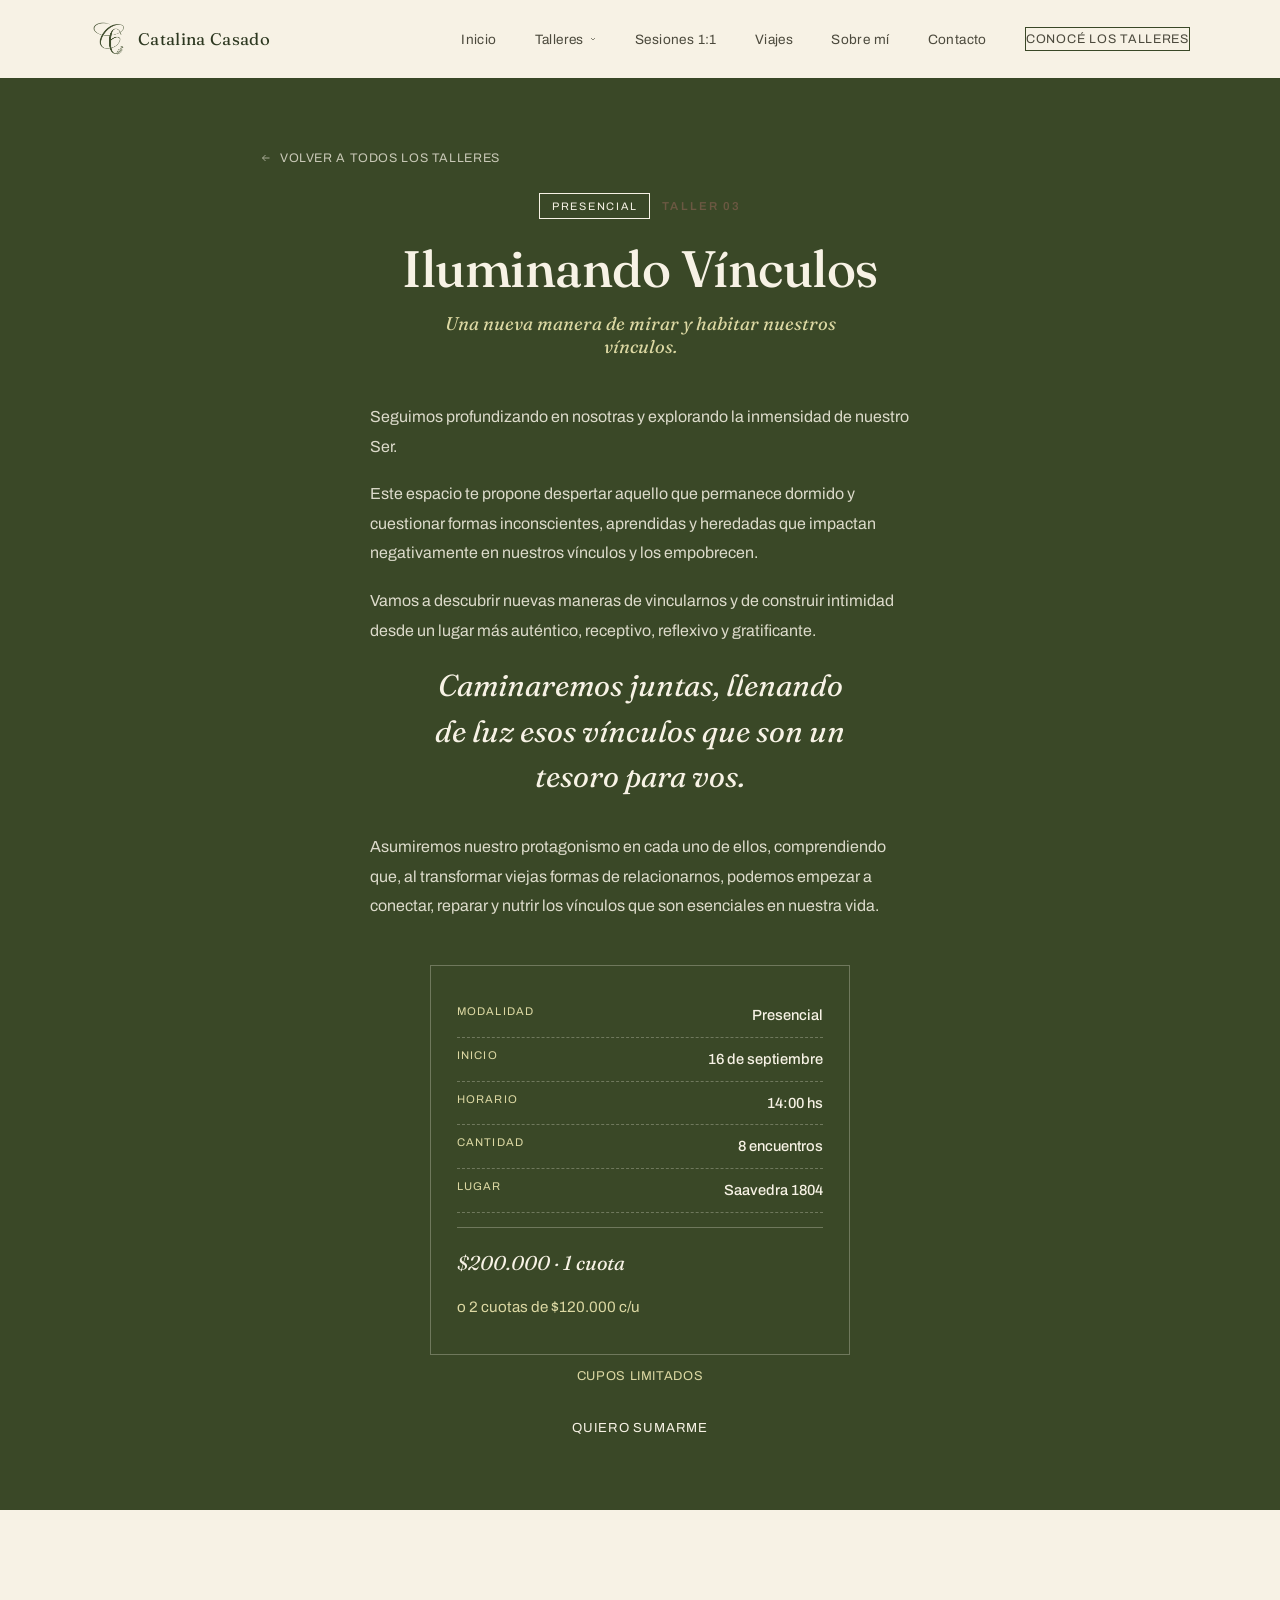
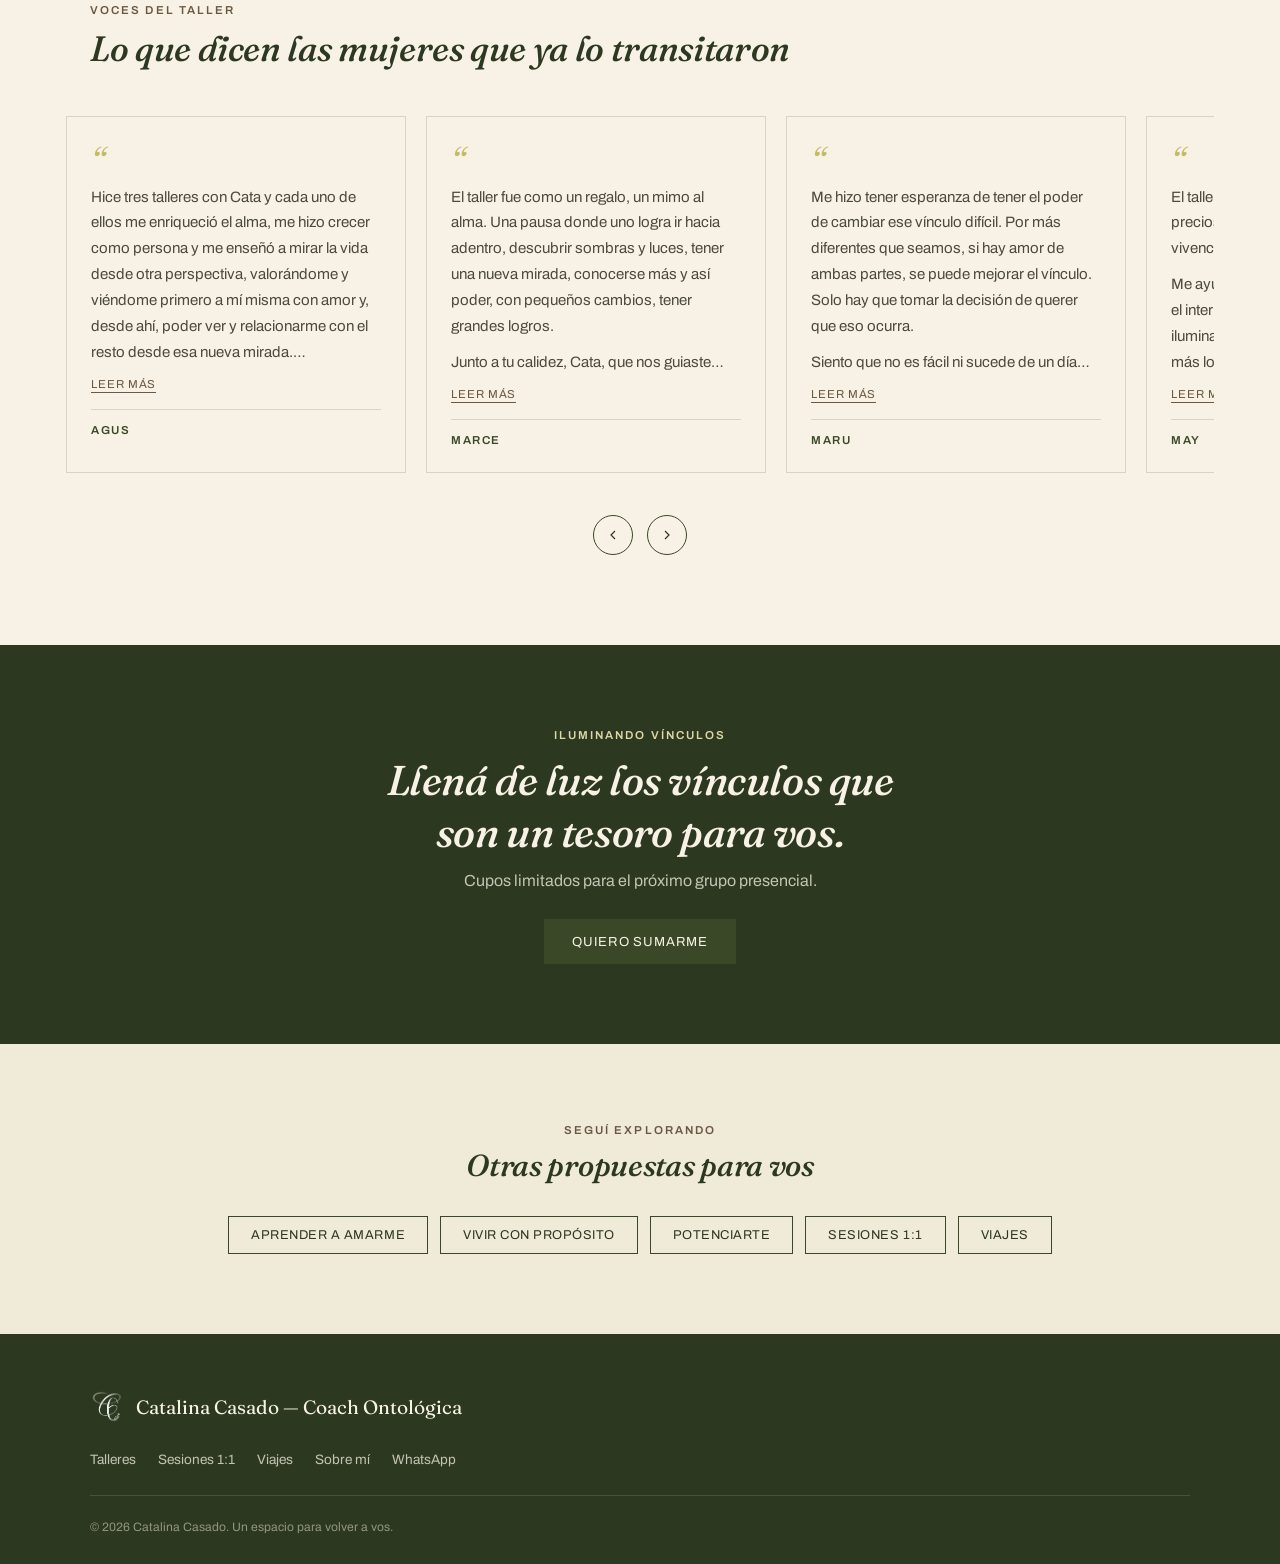
==== commit e0f96aef: "Add files via upload" ====
--- a/iluminando-vinculos.html
+++ b/iluminando-vinculos.html
@@ -92,7 +92,7 @@
     <div class="reveal" style="max-width:420px;margin:44px auto 0;">
       <div class="details-card">
         <div class="drow"><span class="dlabel">Modalidad</span><span class="dval">Presencial</span></div>
-        <div class="drow"><span class="dlabel">Inicio</span><span class="dval">9 de septiembre</span></div>
+        <div class="drow"><span class="dlabel">Inicio</span><span class="dval">16 de septiembre</span></div>
         <div class="drow"><span class="dlabel">Horario</span><span class="dval">14:00 hs</span></div>
         <div class="drow"><span class="dlabel">Cantidad</span><span class="dval">8 encuentros</span></div>
         <div class="drow"><span class="dlabel">Lugar</span><span class="dval">Saavedra 1804</span></div>
--- a/styles.css
+++ b/styles.css
@@ -741,18 +741,20 @@
 
 /* ================= VIAJES (sensorial) ================= */
 .viaje-hero{
-  position:relative;min-height:92vh;display:flex;align-items:flex-end;overflow:hidden;
-}
-.viaje-hero img{position:absolute;inset:0;width:100%;height:100%;object-fit:cover;object-position:center 25%;}
+  position:relative;overflow:hidden;
+  display:flex;align-items:flex-end;
+  aspect-ratio:4/5;
+}
+.viaje-hero img{position:absolute;inset:0;width:100%;height:100%;object-fit:cover;object-position:center 40%;}
 .viaje-hero::after{
   content:'';position:absolute;inset:0;
-  background:linear-gradient(180deg, rgba(30,38,22,0.35) 0%, rgba(30,38,22,0.30) 50%, rgba(24,30,17,0.88) 100%);
-}
-.viaje-hero .wrap{position:relative;z-index:2;padding:150px 0 70px;}
+  background:linear-gradient(180deg, rgba(30,38,22,0.30) 0%, rgba(30,38,22,0.22) 45%, rgba(24,30,17,0.88) 100%);
+}
+.viaje-hero .wrap{position:relative;z-index:2;padding:150px 0 50px;}
 .viaje-hero .eyebrow{color:var(--mustard-soft);}
 .viaje-hero h1{
   color:var(--cream);font-style:italic;font-weight:500;
-  font-size:clamp(2rem,6vw,3.2rem);max-width:16ch;margin-top:14px;
+  font-size:clamp(1.8rem,6vw,3.2rem);max-width:16ch;margin-top:14px;
 }
 .viaje-hero p{color:rgba(247,242,229,0.82);margin-top:18px;max-width:44ch;font-size:1.02rem;line-height:1.7;}
 
@@ -781,8 +783,8 @@
   max-width:44ch;color:var(--ink-soft);font-size:1.02rem;line-height:1.75;
 }
 
-.viaje-photo-band{width:100%;overflow:hidden;max-height:78vh;}
-.viaje-photo-band img{width:100%;height:100%;object-fit:cover;display:block;}
+.viaje-photo-band{width:100%;overflow:hidden;aspect-ratio:4/5;}
+.viaje-photo-band img{width:100%;height:100%;object-fit:cover;object-position:center 55%;display:block;}
 
 /* ================= SESIONES 1:1 ================= */
 .sesiones-hero{padding:150px 0 0;}
@@ -839,4 +841,10 @@
   .t-card{width:340px;}
 
   .viaje-experience .wrap{max-width:640px;}
-}
+
+  .viaje-hero{aspect-ratio:5/4;max-height:760px;width:100%;}
+  .viaje-hero img{object-position:center 68%;}
+  .viaje-hero .wrap{padding:170px 0 60px;}
+  .viaje-photo-band{aspect-ratio:5/4;max-height:640px;width:100%;}
+  .viaje-photo-band img{object-position:center 68%;}
+}
